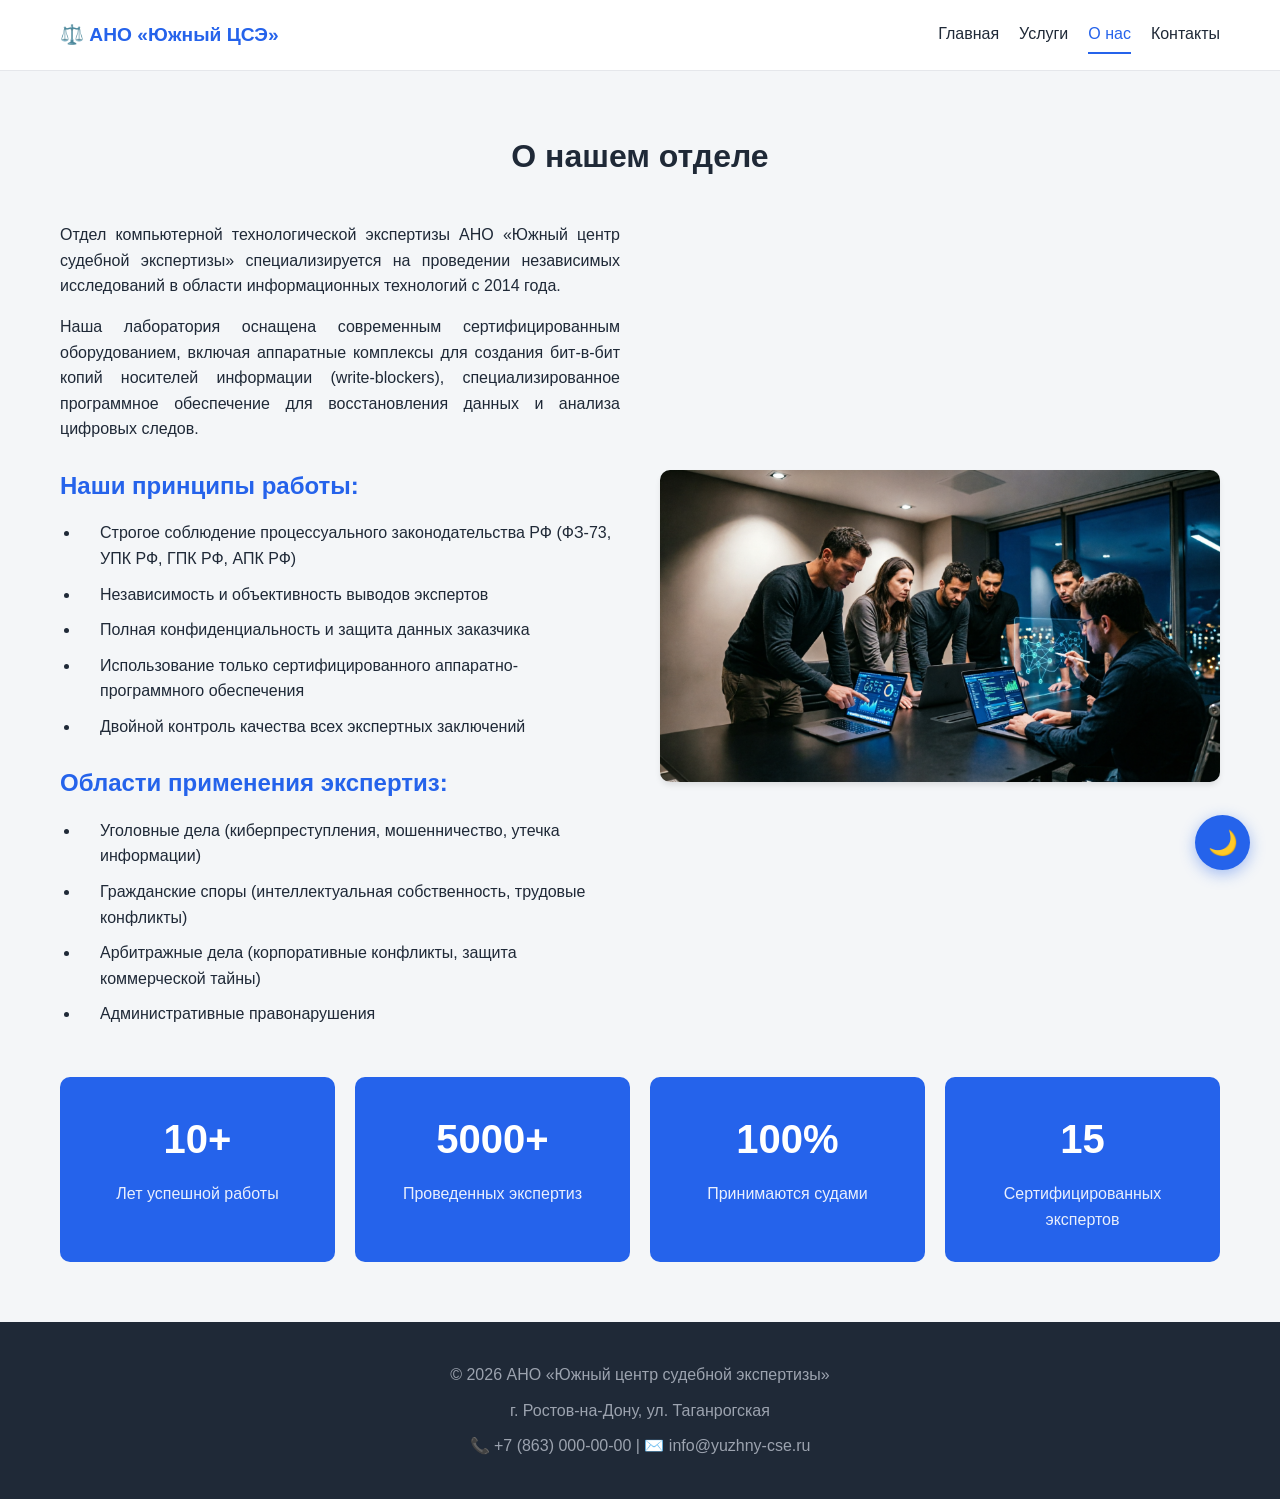
==== about.html @ 72937837 "Add files via upload" ====
<!DOCTYPE html>
<html lang="ru">
<head>
    <meta charset="UTF-8">
    <meta name="viewport" content="width=device-width, initial-scale=1.0">
    <title>О нас | АНО «Южный ЦСЭ»</title>
    <link rel="stylesheet" href="style.css">
</head>
<body>

    <header>
        <div class="container header-inner">
            <a href="index.html" class="logo">⚖️ АНО «Южный ЦСЭ»</a>
            <button class="burger">☰</button>
            <nav class="nav">
                <a href="index.html">Главная</a>
                <a href="services.html">Услуги</a>
                <a href="about.html">О нас</a>
                <a href="contact.html">Контакты</a>
            </nav>
        </div>
    </header>

    <main>
        <section class="section">
            <div class="container">
                <h2 class="section-title">О нашем отделе</h2>
                
                <div class="about-layout">
                    <div class="about-text">
                        <p>Отдел компьютерной технологической экспертизы АНО «Южный центр судебной экспертизы» специализируется на проведении независимых исследований в области информационных технологий с 2014 года.</p>
                        
                        <p>Наша лаборатория оснащена современным сертифицированным оборудованием, включая аппаратные комплексы для создания бит-в-бит копий носителей информации (write-blockers), специализированное программное обеспечение для восстановления данных и анализа цифровых следов.</p>
                        
                        <h3>Наши принципы работы:</h3>
                        <ul>
                            <li>Строгое соблюдение процессуального законодательства РФ (ФЗ-73, УПК РФ, ГПК РФ, АПК РФ)</li>
                            <li>Независимость и объективность выводов экспертов</li>
                            <li>Полная конфиденциальность и защита данных заказчика</li>
                            <li>Использование только сертифицированного аппаратно-программного обеспечения</li>
                            <li>Двойной контроль качества всех экспертных заключений</li>
                        </ul>

                        <h3>Области применения экспертиз:</h3>
                        <ul>
                            <li>Уголовные дела (киберпреступления, мошенничество, утечка информации)</li>
                            <li>Гражданские споры (интеллектуальная собственность, трудовые конфликты)</li>
                            <li>Арбитражные дела (корпоративные конфликты, защита коммерческой тайны)</li>
                            <li>Административные правонарушения</li>
                        </ul>
                    </div>
                    <div class="about-image">
                        <img src="img/about.png" alt="Наша команда">
                    </div>
                </div>

                <!-- Статистика -->
                <div class="stats-grid">
                    <div class="stat-card">
                        <span class="number">10+</span>
                        <span class="label">Лет успешной работы</span>
                    </div>
                    <div class="stat-card">
                        <span class="number">5000+</span>
                        <span class="label">Проведенных экспертиз</span>
                    </div>
                    <div class="stat-card">
                        <span class="number">100%</span>
                        <span class="label">Принимаются судами</span>
                    </div>
                    <div class="stat-card">
                        <span class="number">15</span>
                        <span class="label">Сертифицированных экспертов</span>
                    </div>
                </div>
            </div>
        </section>
    </main>

    <footer>
        <div class="container">
            <p>© 2026 АНО «Южный центр судебной экспертизы»</p>
            <p>г. Ростов-на-Дону, ул. Таганрогская</p>
            <p>📞 +7 (863) 000-00-00 | ✉️ info@yuzhny-cse.ru</p>
        </div>
    </footer>

    <!-- Кнопка темы (справа снизу) -->
    <button class="theme-toggle" id="theme-toggle">🌙</button>

    <script src="script.js"></script>
</body>
</html>
---- style.css ----
/* Переменные цветов (Светлая тема по умолчанию) */
:root {
  --bg-body: #f4f6f8;
  --bg-card: #ffffff;
  --text-main: #1f2937;
  --text-muted: #6b7280;
  --primary: #2563eb;
  --primary-hover: #1d4ed8;
  --border: #e5e7eb;
  --shadow: 0 4px 6px -1px rgba(0, 0, 0, 0.1);
  --hero-overlay: rgba(15, 23, 42, 0.85);
}

/* Тёмная тема */
body.dark-mode {
  --bg-body: #111827;
  --bg-card: #1f2937;
  --text-main: #f9fafb;
  --text-muted: #9ca3af;
  --primary: #3b82f6;
  --primary-hover: #60a5fa;
  --border: #374151;
  --shadow: 0 4px 6px -1px rgba(0, 0, 0, 0.5);
  --hero-overlay: rgba(0, 0, 0, 0.7);
}

* { box-sizing: border-box; margin: 0; padding: 0; transition: background-color 0.3s, color 0.3s; }
body { font-family: 'Segoe UI', Tahoma, Geneva, Verdana, sans-serif; background: var(--bg-body); color: var(--text-main); line-height: 1.6; display: flex; flex-direction: column; min-height: 100vh; }
a { text-decoration: none; color: inherit; }
ul { list-style: none; }

.container { max-width: 1200px; margin: 0 auto; padding: 0 20px; }

/* --- HEADER --- */
header { background: var(--bg-card); border-bottom: 1px solid var(--border); position: sticky; top: 0; z-index: 100; }
.header-inner { display: flex; justify-content: space-between; align-items: center; height: 70px; }
.logo { font-size: 1.2rem; font-weight: 700; color: var(--primary); display: flex; align-items: center; gap: 10px; }
.nav { display: flex; gap: 20px; }
.nav a { font-weight: 500; padding: 5px 0; }
.nav a:hover, .nav a.active { color: var(--primary); }
.nav a.active { border-bottom: 2px solid var(--primary); }

.burger { background: none; border: none; font-size: 1.5rem; cursor: pointer; color: var(--text-main); display: none; }

/* --- FLOATING THEME BUTTON (справа снизу) --- */
.theme-toggle {
  position: fixed;
  bottom: 30px;
  right: 30px;
  width: 55px;
  height: 55px;
  border-radius: 50%;
  background: var(--primary);
  color: white;
  border: none;
  font-size: 1.5rem;
  cursor: pointer;
  box-shadow: 0 4px 15px rgba(37, 99, 235, 0.4);
  z-index: 1000;
  display: flex;
  align-items: center;
  justify-content: center;
  transition: transform 0.3s, box-shadow 0.3s;
}
.theme-toggle:hover {
  transform: translateY(-3px);
  box-shadow: 0 6px 20px rgba(37, 99, 235, 0.6);
}
body.dark-mode .theme-toggle {
  background: #fbbf24;
  color: #1f2937;
}

/* --- HERO SECTION --- */
.hero {
  background-image: url('img/hero.png');
  background-size: cover;
  background-position: center;
  color: white;
  text-align: center;
  padding: 100px 0;
  position: relative;
}
.hero::before {
  content: ''; position: absolute; top: 0; left: 0; right: 0; bottom: 0;
  background: var(--hero-overlay);
}
.hero-content { position: relative; z-index: 2; }
.hero h1 { font-size: 2.5rem; margin-bottom: 15px; }
.hero p { font-size: 1.2rem; margin-bottom: 30px; max-width: 700px; margin-left: auto; margin-right: auto; }

.btn { display: inline-block; padding: 12px 30px; border-radius: 5px; font-weight: 600; cursor: pointer; }
.btn-primary { background: var(--primary); color: white; border: none; }
.btn-primary:hover { background: var(--primary-hover); }

/* --- SECTIONS --- */
.section { padding: 60px 0; flex: 1; }
.section-title { text-align: center; font-size: 2rem; margin-bottom: 40px; color: var(--text-main); }

/* --- CARDS --- */
.grid { display: grid; grid-template-columns: repeat(auto-fit, minmax(300px, 1fr)); gap: 30px; }
.card { background: var(--bg-card); padding: 30px; border-radius: 10px; box-shadow: var(--shadow); border: 1px solid var(--border); }
.card img { width: 100%; height: 200px; object-fit: cover; border-radius: 8px; margin-bottom: 20px; }
.card h3 { font-size: 1.3rem; margin-bottom: 10px; color: var(--primary); }
.card p { color: var(--text-muted); }

/* --- ABOUT --- */
.about-layout { display: flex; gap: 40px; align-items: center; flex-wrap: wrap; margin-bottom: 40px; }
.about-text { flex: 1; }
.about-image { flex: 1; }
.about-image img { width: 100%; border-radius: 10px; box-shadow: var(--shadow); }
.about-text h3 { font-size: 1.5rem; margin: 25px 0 15px; color: var(--primary); }
.about-text p { margin-bottom: 15px; text-align: justify; }
.about-text ul { margin-left: 20px; }
.about-text ul li { margin-bottom: 10px; padding-left: 20px; position: relative; list-style: disc; }

/* Stats blocks */
.stats-grid { display: grid; grid-template-columns: repeat(auto-fit, minmax(200px, 1fr)); gap: 20px; margin-top: 40px; }
.stat-card { background: var(--primary); color: white; padding: 30px; border-radius: 10px; text-align: center; }
.stat-card .number { font-size: 2.5rem; font-weight: bold; display: block; margin-bottom: 10px; }
.stat-card .label { font-size: 1rem; opacity: 0.9; }

/* --- FORM --- */
.form-box { background: var(--bg-card); padding: 30px; border-radius: 10px; box-shadow: var(--shadow); max-width: 500px; margin: 0 auto; }
.form-group { margin-bottom: 15px; }
.form-group label { display: block; margin-bottom: 5px; font-weight: 500; }
.form-group input, .form-group textarea, .form-group select { width: 100%; padding: 10px; border: 1px solid var(--border); border-radius: 5px; background: var(--bg-body); color: var(--text-main); }
.form-group input:focus { outline: 2px solid var(--primary); border-color: transparent; }

/* --- FOOTER --- */
footer { background: #1f2937; color: #9ca3af; padding: 40px 0 30px; text-align: center; margin-top: auto; }
footer p { margin-bottom: 10px; }
footer a { color: white; }

/* --- MOBILE --- */
@media (max-width: 768px) {
  .nav { display: none; flex-direction: column; position: absolute; top: 70px; left: 0; width: 100%; background: var(--bg-card); padding: 20px; border-bottom: 1px solid var(--border); }
  .nav.active { display: flex; }
  .burger { display: block; }
  .hero h1 { font-size: 1.8rem; }
  .about-layout { flex-direction: column; }
  .theme-toggle { bottom: 20px; right: 20px; width: 50px; height: 50px; }
}
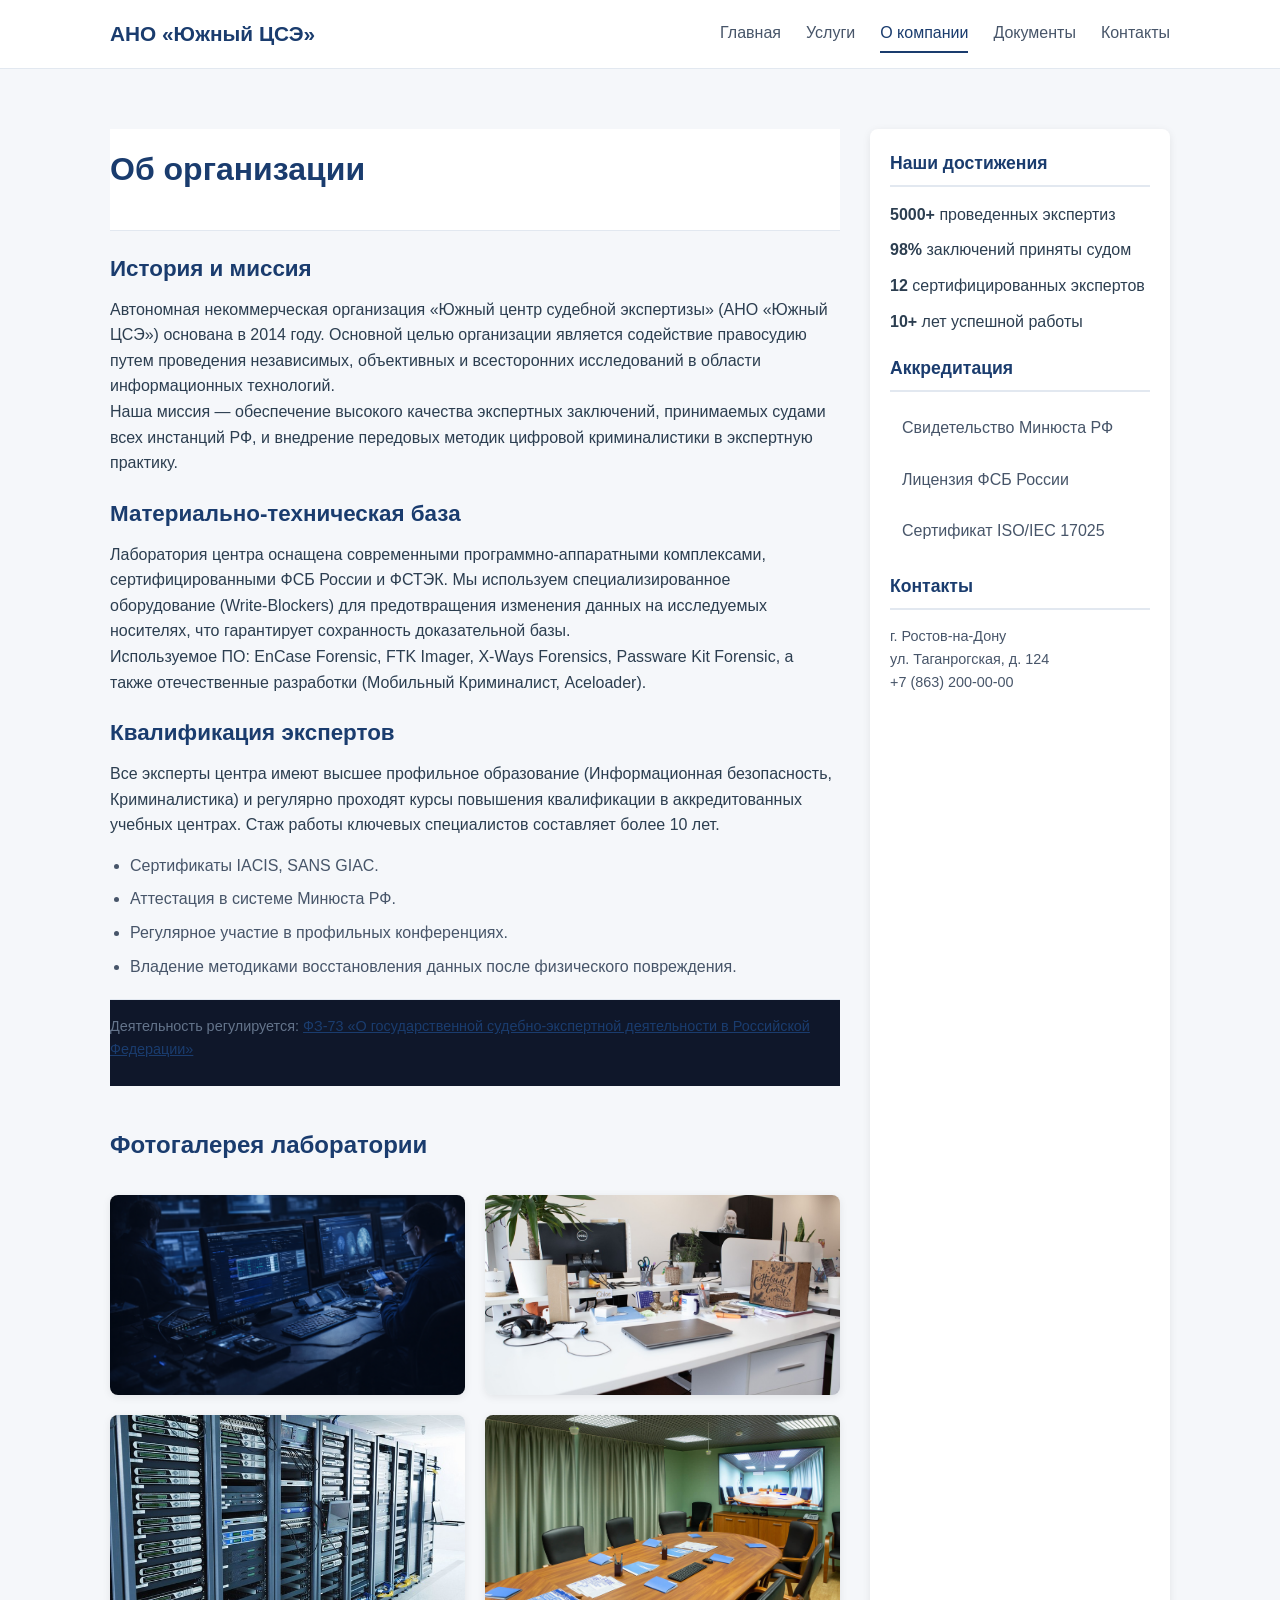
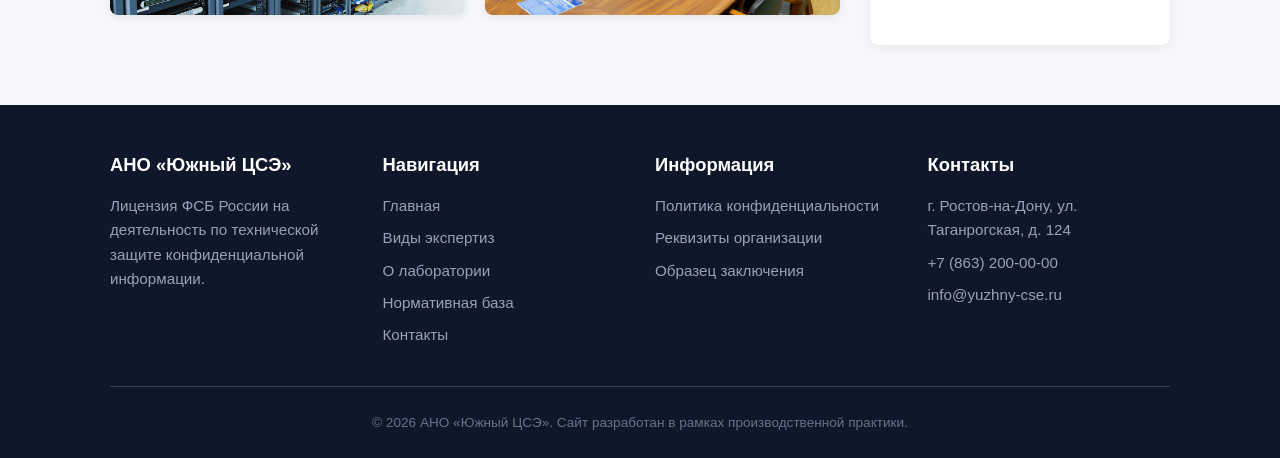
==== commit 49263a45: "Add files via upload" ====
--- a/about.html
+++ b/about.html
@@ -3,91 +3,106 @@
 <head>
     <meta charset="UTF-8">
     <meta name="viewport" content="width=device-width, initial-scale=1.0">
-    <title>О нас | АНО «Южный ЦСЭ»</title>
+    <title>О компании | АНО «Южный ЦСЭ»</title>
     <link rel="stylesheet" href="style.css">
 </head>
 <body>
-
     <header>
         <div class="container header-inner">
-            <a href="index.html" class="logo">⚖️ АНО «Южный ЦСЭ»</a>
-            <button class="burger">☰</button>
+            <a href="index.html" class="logo">АНО «Южный ЦСЭ»</a>
+            <button class="burger" aria-label="Меню">☰</button>
             <nav class="nav">
                 <a href="index.html">Главная</a>
                 <a href="services.html">Услуги</a>
-                <a href="about.html">О нас</a>
-                <a href="contact.html">Контакты</a>
+                <a href="about.html" class="active">О компании</a>
+                <a href="docs.html">Документы</a>
+                <a href="contacts.html">Контакты</a>
             </nav>
         </div>
     </header>
 
     <main>
         <section class="section">
-            <div class="container">
-                <h2 class="section-title">О нашем отделе</h2>
-                
-                <div class="about-layout">
-                    <div class="about-text">
-                        <p>Отдел компьютерной технологической экспертизы АНО «Южный центр судебной экспертизы» специализируется на проведении независимых исследований в области информационных технологий с 2014 года.</p>
+            <div class="container content-with-sidebar">
+                <div class="main-content">
+                    <article>
+                        <header><h2 style="font-size: 2rem; color: #1a3c6e; margin-bottom: 20px;">Об организации</h2></header>
                         
-                        <p>Наша лаборатория оснащена современным сертифицированным оборудованием, включая аппаратные комплексы для создания бит-в-бит копий носителей информации (write-blockers), специализированное программное обеспечение для восстановления данных и анализа цифровых следов.</p>
-                        
-                        <h3>Наши принципы работы:</h3>
-                        <ul>
-                            <li>Строгое соблюдение процессуального законодательства РФ (ФЗ-73, УПК РФ, ГПК РФ, АПК РФ)</li>
-                            <li>Независимость и объективность выводов экспертов</li>
-                            <li>Полная конфиденциальность и защита данных заказчика</li>
-                            <li>Использование только сертифицированного аппаратно-программного обеспечения</li>
-                            <li>Двойной контроль качества всех экспертных заключений</li>
-                        </ul>
+                        <section>
+                            <h3 style="color: #1a3c6e; margin: 20px 0 10px; font-size: 1.4rem;">История и миссия</h3>
+                            <p>Автономная некоммерческая организация «Южный центр судебной экспертизы» (АНО «Южный ЦСЭ») основана в 2014 году. Основной целью организации является содействие правосудию путем проведения независимых, объективных и всесторонних исследований в области информационных технологий.</p>
+                            <p>Наша миссия — обеспечение высокого качества экспертных заключений, принимаемых судами всех инстанций РФ, и внедрение передовых методик цифровой криминалистики в экспертную практику.</p>
+                        </section>
 
-                        <h3>Области применения экспертиз:</h3>
-                        <ul>
-                            <li>Уголовные дела (киберпреступления, мошенничество, утечка информации)</li>
-                            <li>Гражданские споры (интеллектуальная собственность, трудовые конфликты)</li>
-                            <li>Арбитражные дела (корпоративные конфликты, защита коммерческой тайны)</li>
-                            <li>Административные правонарушения</li>
-                        </ul>
-                    </div>
-                    <div class="about-image">
-                        <img src="img/about.png" alt="Наша команда">
+                        <section>
+                            <h3 style="color: #1a3c6e; margin: 20px 0 10px; font-size: 1.4rem;">Материально-техническая база</h3>
+                            <p>Лаборатория центра оснащена современными программно-аппаратными комплексами, сертифицированными ФСБ России и ФСТЭК. Мы используем специализированное оборудование (Write-Blockers) для предотвращения изменения данных на исследуемых носителях, что гарантирует сохранность доказательной базы.</p>
+                            <p>Используемое ПО: EnCase Forensic, FTK Imager, X-Ways Forensics, Passware Kit Forensic, а также отечественные разработки (Мобильный Криминалист, Aceloader).</p>
+                        </section>
+
+                        <section>
+                            <h3 style="color: #1a3c6e; margin: 20px 0 10px; font-size: 1.4rem;">Квалификация экспертов</h3>
+                            <p>Все эксперты центра имеют высшее профильное образование (Информационная безопасность, Криминалистика) и регулярно проходят курсы повышения квалификации в аккредитованных учебных центрах. Стаж работы ключевых специалистов составляет более 10 лет.</p>
+                            <ul style="margin: 15px 0 20px 20px; color: #475569; list-style: disc;">
+                                <li style="margin-bottom: 8px;">Сертификаты IACIS, SANS GIAC.</li>
+                                <li style="margin-bottom: 8px;">Аттестация в системе Минюста РФ.</li>
+                                <li style="margin-bottom: 8px;">Регулярное участие в профильных конференциях.</li>
+                                <li>Владение методиками восстановления данных после физического повреждения.</li>
+                            </ul>
+                        </section>
+
+                        <footer style="margin-top: 20px; padding-top: 15px; border-top: 1px solid #e2e8f0; font-size: 0.9rem; color: #64748b;">
+                            <p>Деятельность регулируется: <a href="https://www.consultant.ru/document/cons_doc_LAW_32049/" target="_blank" style="color: #1a3c6e; text-decoration: underline;">ФЗ-73 «О государственной судебно-экспертной деятельности в Российской Федерации»</a></p>
+                        </footer>
+                    </article>
+
+                    <h3 style="margin: 40px 0 20px; color: #1a3c6e; font-size: 1.5rem;">Фотогалерея лаборатории</h3>
+                    <div class="gallery">
+                        <figure class="gallery-item"><img src="img/gallery1.png" alt="Рабочее место"><figcaption class="gallery-caption">Рабочее место эксперта</figcaption></figure>
+                        <figure class="gallery-item"><img src="img/gallery2.png" alt="Оборудование"><figcaption class="gallery-caption">Аппаратный комплекс</figcaption></figure>
+                        <figure class="gallery-item"><img src="img/gallery3.png" alt="Серверная"><figcaption class="gallery-caption">Серверная комната</figcaption></figure>
+                        <figure class="gallery-item"><img src="img/gallery4.png" alt="Переговорная"><figcaption class="gallery-caption">Зал совещаний</figcaption></figure>
                     </div>
                 </div>
 
-                <!-- Статистика -->
-                <div class="stats-grid">
-                    <div class="stat-card">
-                        <span class="number">10+</span>
-                        <span class="label">Лет успешной работы</span>
-                    </div>
-                    <div class="stat-card">
-                        <span class="number">5000+</span>
-                        <span class="label">Проведенных экспертиз</span>
-                    </div>
-                    <div class="stat-card">
-                        <span class="number">100%</span>
-                        <span class="label">Принимаются судами</span>
-                    </div>
-                    <div class="stat-card">
-                        <span class="number">15</span>
-                        <span class="label">Сертифицированных экспертов</span>
-                    </div>
-                </div>
+                <aside class="sidebar">
+                    <h4>Наши достижения</h4>
+                    <ul style="margin-bottom: 20px;">
+                        <li><strong>5000+</strong> проведенных экспертиз</li>
+                        <li><strong>98%</strong> заключений приняты судом</li>
+                        <li><strong>12</strong> сертифицированных экспертов</li>
+                        <li><strong>10+</strong> лет успешной работы</li>
+                    </ul>
+
+                    <h4>Аккредитация</h4>
+                    <ul>
+                        <li><a href="#">Свидетельство Минюста РФ</a></li>
+                        <li><a href="#">Лицензия ФСБ России</a></li>
+                        <li><a href="#">Сертификат ISO/IEC 17025</a></li>
+                    </ul>
+                    
+                    <h4 style="margin-top: 20px;">Контакты</h4>
+                    <p style="font-size: 0.9rem; color: #475569;">
+                        г. Ростов-на-Дону<br>
+                        ул. Таганрогская, д. 124<br>
+                        +7 (863) 200-00-00
+                    </p>
+                </aside>
             </div>
         </section>
     </main>
 
     <footer>
         <div class="container">
-            <p>© 2026 АНО «Южный центр судебной экспертизы»</p>
-            <p>г. Ростов-на-Дону, ул. Таганрогская</p>
-            <p>📞 +7 (863) 000-00-00 | ✉️ info@yuzhny-cse.ru</p>
+            <div class="footer-grid">
+                <div class="footer-col"><h4>АНО «Южный ЦСЭ»</h4><p>Лицензия ФСБ России на деятельность по технической защите конфиденциальной информации.</p></div>
+                <div class="footer-col"><h4>Навигация</h4><a href="index.html">Главная</a><a href="services.html">Виды экспертиз</a><a href="about.html">О лаборатории</a><a href="docs.html">Нормативная база</a><a href="contacts.html">Контакты</a></div>
+                <div class="footer-col"><h4>Информация</h4><a href="#">Политика конфиденциальности</a><a href="#">Реквизиты организации</a><a href="#">Образец заключения</a></div>
+                <div class="footer-col"><h4>Контакты</h4><p>г. Ростов-на-Дону, ул. Таганрогская, д. 124</p><p>+7 (863) 200-00-00</p><p>info@yuzhny-cse.ru</p></div>
+            </div>
+            <div class="footer-bottom">© 2026 АНО «Южный ЦСЭ». Сайт разработан в рамках производственной практики.</div>
         </div>
     </footer>
-
-    <!-- Кнопка темы (справа снизу) -->
-    <button class="theme-toggle" id="theme-toggle">🌙</button>
-
     <script src="script.js"></script>
 </body>
 </html>
--- a/style.css
+++ b/style.css
@@ -1,143 +1,125 @@
-/* Переменные цветов (Светлая тема по умолчанию) */
-:root {
-  --bg-body: #f4f6f8;
-  --bg-card: #ffffff;
-  --text-main: #1f2937;
-  --text-muted: #6b7280;
-  --primary: #2563eb;
-  --primary-hover: #1d4ed8;
-  --border: #e5e7eb;
-  --shadow: 0 4px 6px -1px rgba(0, 0, 0, 0.1);
-  --hero-overlay: rgba(15, 23, 42, 0.85);
+/* ===== БАЗОВЫЕ НАСТРОЙКИ ===== */
+* { box-sizing: border-box; margin: 0; padding: 0; }
+body {
+  font-family: Arial, "Helvetica Neue", sans-serif;
+  line-height: 1.6;
+  color: #2c3e50;
+  background: #f5f7fa;
 }
+a { text-decoration: none; color: inherit; transition: 0.2s; }
+ul { list-style: none; }
+img { max-width: 100%; height: auto; display: block; }
+.container { max-width: 1100px; margin: 0 auto; padding: 0 20px; }
 
-/* Тёмная тема */
-body.dark-mode {
-  --bg-body: #111827;
-  --bg-card: #1f2937;
-  --text-main: #f9fafb;
-  --text-muted: #9ca3af;
-  --primary: #3b82f6;
-  --primary-hover: #60a5fa;
-  --border: #374151;
-  --shadow: 0 4px 6px -1px rgba(0, 0, 0, 0.5);
-  --hero-overlay: rgba(0, 0, 0, 0.7);
+/* ===== ШАПКА ===== */
+header {
+  background: #fff;
+  border-bottom: 1px solid #e2e8f0;
+  padding: 15px 0;
+  position: sticky;
+  top: 0;
+  z-index: 100;
 }
+.header-inner { display: flex; justify-content: space-between; align-items: center; }
+.logo { font-size: 1.3rem; font-weight: bold; color: #1a3c6e; }
+.nav { display: flex; gap: 25px; }
+.nav a { font-weight: 500; padding: 5px 0; color: #475569; }
+.nav a:hover, .nav a.active { color: #1a3c6e; border-bottom: 2px solid #1a3c6e; }
+.burger { display: none; background: none; border: none; font-size: 24px; cursor: pointer; }
 
-* { box-sizing: border-box; margin: 0; padding: 0; transition: background-color 0.3s, color 0.3s; }
-body { font-family: 'Segoe UI', Tahoma, Geneva, Verdana, sans-serif; background: var(--bg-body); color: var(--text-main); line-height: 1.6; display: flex; flex-direction: column; min-height: 100vh; }
-a { text-decoration: none; color: inherit; }
-ul { list-style: none; }
+/* ===== КАРУСЕЛЬ ===== */
+.carousel { position: relative; height: 500px; overflow: hidden; background: #1a3c6e; }
+.carousel-track { position: relative; width: 100%; height: 100%; }
+.slide { position: absolute; top: 0; left: 0; width: 100%; height: 100%; opacity: 0; transition: opacity 0.8s; background-size: cover; background-position: center; }
+.slide.active { opacity: 1; }
+.slide::after { content: ""; position: absolute; inset: 0; background: rgba(26, 60, 110, 0.75); }
+.slide-content { position: relative; z-index: 2; height: 100%; display: flex; flex-direction: column; align-items: center; justify-content: center; text-align: center; color: #fff; padding: 20px; }
+.slide-content h1 { font-size: 2.4rem; margin-bottom: 15px; }
+.slide-content p { font-size: 1.15rem; max-width: 750px; opacity: 0.95; }
+.carousel-btn { position: absolute; top: 50%; transform: translateY(-50%); background: rgba(255,255,255,0.2); color: #fff; border: none; padding: 10px 15px; cursor: pointer; z-index: 3; font-size: 1.5rem; border-radius: 4px; }
+.carousel-btn:hover { background: rgba(255,255,255,0.4); }
+.carousel-btn.prev { left: 20px; }
+.carousel-btn.next { right: 20px; }
 
-.container { max-width: 1200px; margin: 0 auto; padding: 0 20px; }
+/* ===== ОБЩИЕ СЕКЦИИ ===== */
+.section { padding: 60px 0; }
+.section-title { text-align: center; font-size: 2rem; margin-bottom: 40px; color: #1a3c6e; position: relative; padding-bottom: 15px; }
+.section-title::after { content: ""; position: absolute; bottom: 0; left: 50%; transform: translateX(-50%); width: 60px; height: 3px; background: #3b82f6; }
 
-/* --- HEADER --- */
-header { background: var(--bg-card); border-bottom: 1px solid var(--border); position: sticky; top: 0; z-index: 100; }
-.header-inner { display: flex; justify-content: space-between; align-items: center; height: 70px; }
-.logo { font-size: 1.2rem; font-weight: 700; color: var(--primary); display: flex; align-items: center; gap: 10px; }
-.nav { display: flex; gap: 20px; }
-.nav a { font-weight: 500; padding: 5px 0; }
-.nav a:hover, .nav a.active { color: var(--primary); }
-.nav a.active { border-bottom: 2px solid var(--primary); }
+/* ===== СЕТКА КАРТОЧЕК ===== */
+.grid { display: grid; grid-template-columns: repeat(auto-fit, minmax(280px, 1fr)); gap: 25px; }
+.card { background: #fff; padding: 25px; border-radius: 8px; box-shadow: 0 2px 8px rgba(0,0,0,0.08); border: 1px solid #e2e8f0; }
+.card h3 { margin-bottom: 12px; color: #1a3c6e; font-size: 1.25rem; }
+.card p { color: #475569; font-size: 0.95rem; line-height: 1.6; }
 
-.burger { background: none; border: none; font-size: 1.5rem; cursor: pointer; color: var(--text-main); display: none; }
+/* ===== БОКОВАЯ ПАНЕЛЬ ===== */
+.sidebar { background: #fff; padding: 20px; border-radius: 8px; box-shadow: 0 2px 8px rgba(0,0,0,0.08); }
+.sidebar h4 { color: #1a3c6e; margin-bottom: 15px; font-size: 1.1rem; border-bottom: 2px solid #e2e8f0; padding-bottom: 8px; }
+.sidebar ul li { margin-bottom: 10px; }
+.sidebar a { color: #475569; display: block; padding: 8px 12px; border-radius: 5px; transition: 0.2s; }
+.sidebar a:hover { background: #f1f5f9; color: #1a3c6e; }
 
-/* --- FLOATING THEME BUTTON (справа снизу) --- */
-.theme-toggle {
-  position: fixed;
-  bottom: 30px;
-  right: 30px;
-  width: 55px;
-  height: 55px;
-  border-radius: 50%;
-  background: var(--primary);
-  color: white;
-  border: none;
-  font-size: 1.5rem;
-  cursor: pointer;
-  box-shadow: 0 4px 15px rgba(37, 99, 235, 0.4);
-  z-index: 1000;
-  display: flex;
-  align-items: center;
-  justify-content: center;
-  transition: transform 0.3s, box-shadow 0.3s;
+/* ===== ГАЛЕРЕЯ ===== */
+.gallery { display: grid; grid-template-columns: repeat(auto-fit, minmax(250px, 1fr)); gap: 20px; margin: 30px 0; }
+.gallery-item { position: relative; overflow: hidden; border-radius: 8px; box-shadow: 0 2px 8px rgba(0,0,0,0.08); }
+.gallery-item img { width: 100%; height: 200px; object-fit: cover; transition: transform 0.3s; }
+.gallery-item:hover img { transform: scale(1.05); }
+.gallery-caption { position: absolute; bottom: 0; left: 0; right: 0; background: rgba(26, 60, 110, 0.9); color: #fff; padding: 10px; font-size: 0.9rem; transform: translateY(100%); transition: transform 0.3s; }
+.gallery-item:hover .gallery-caption { transform: translateY(0); }
+
+/* ===== ССЫЛКИ НА ЗАКОНЫ ===== */
+.law-link { display: inline-flex; align-items: center; gap: 8px; background: #f1f5f9; padding: 10px 15px; border-radius: 6px; margin: 8px 0; color: #1a3c6e; font-weight: 500; transition: 0.2s; border-left: 3px solid #1a3c6e; }
+.law-link:hover { background: #1a3c6e; color: #fff; transform: translateX(5px); }
+
+/* ===== ДОКУМЕНТЫ ===== */
+.doc-item { background: #fff; padding: 25px; border-radius: 8px; box-shadow: 0 2px 8px rgba(0,0,0,0.08); border-left: 4px solid #1a3c6e; transition: 0.3s; margin-bottom: 20px; }
+.doc-item:hover { box-shadow: 0 4px 15px rgba(0,0,0,0.12); transform: translateX(5px); }
+.doc-item h3 { color: #1a3c6e; margin-bottom: 10px; font-size: 1.2rem; }
+.doc-item p { color: #475569; margin-bottom: 12px; line-height: 1.6; }
+.doc-meta { display: flex; gap: 20px; font-size: 0.85rem; color: #64748b; margin-top: 15px; }
+
+/* ===== СЕТКА С БОКОВОЙ ПАНЕЛЬЮ ===== */
+.content-with-sidebar { display: grid; grid-template-columns: 1fr 300px; gap: 30px; }
+
+/* ===== КОНТАКТЫ И ФОРМА ===== */
+.contacts-wrapper { display: grid; grid-template-columns: 1fr 1fr; gap: 30px; }
+.contact-info { background: #fff; padding: 30px; border-radius: 8px; box-shadow: 0 2px 8px rgba(0,0,0,0.08); }
+.contact-item { margin-bottom: 22px; }
+.contact-item h4 { color: #1a3c6e; margin-bottom: 6px; font-size: 1.15rem; }
+.contact-item p { color: #475569; line-height: 1.5; }
+.contact-item a { color: #1a3c6e; text-decoration: underline; }
+.contact-item a:hover { color: #0f172a; }
+.form-box { background: #fff; padding: 30px; border-radius: 8px; box-shadow: 0 2px 8px rgba(0,0,0,0.08); }
+.form-group { margin-bottom: 18px; }
+.form-group label { display: block; margin-bottom: 6px; font-weight: 500; }
+.form-group input, .form-group textarea, .form-group select { width: 100%; padding: 11px; border: 1px solid #cbd5e1; border-radius: 5px; font-size: 1rem; background: #f8fafc; }
+.form-group input:focus, .form-group textarea:focus { outline: none; border-color: #1a3c6e; background: #fff; }
+.form-box .btn { width: 100%; }
+.btn { display: inline-block; background: #1a3c6e; color: #fff; padding: 12px 30px; border-radius: 5px; font-weight: bold; border: none; cursor: pointer; }
+.btn:hover { background: #0f172a; }
+
+/* ===== ПОДВАЛ ===== */
+footer { background: #0f172a; color: #94a3b8; padding: 45px 0 25px; margin-top: auto; }
+.footer-grid { display: grid; grid-template-columns: repeat(auto-fit, minmax(200px, 1fr)); gap: 30px; margin-bottom: 30px; }
+.footer-col h4 { color: #fff; margin-bottom: 15px; font-size: 1.15rem; }
+.footer-col p, .footer-col a { display: block; color: #94a3b8; margin-bottom: 8px; font-size: 0.95rem; }
+.footer-col a:hover { color: #fff; text-decoration: underline; }
+.footer-bottom { text-align: center; padding-top: 25px; border-top: 1px solid #334155; font-size: 0.85rem; color: #64748b; }
+
+/* ===== АДАПТИВ ===== */
+@media (max-width: 900px) {
+  .content-with-sidebar { grid-template-columns: 1fr; }
+  .sidebar { order: 2; }
 }
-.theme-toggle:hover {
-  transform: translateY(-3px);
-  box-shadow: 0 6px 20px rgba(37, 99, 235, 0.6);
-}
-body.dark-mode .theme-toggle {
-  background: #fbbf24;
-  color: #1f2937;
-}
-
-/* --- HERO SECTION --- */
-.hero {
-  background-image: url('img/hero.png');
-  background-size: cover;
-  background-position: center;
-  color: white;
-  text-align: center;
-  padding: 100px 0;
-  position: relative;
-}
-.hero::before {
-  content: ''; position: absolute; top: 0; left: 0; right: 0; bottom: 0;
-  background: var(--hero-overlay);
-}
-.hero-content { position: relative; z-index: 2; }
-.hero h1 { font-size: 2.5rem; margin-bottom: 15px; }
-.hero p { font-size: 1.2rem; margin-bottom: 30px; max-width: 700px; margin-left: auto; margin-right: auto; }
-
-.btn { display: inline-block; padding: 12px 30px; border-radius: 5px; font-weight: 600; cursor: pointer; }
-.btn-primary { background: var(--primary); color: white; border: none; }
-.btn-primary:hover { background: var(--primary-hover); }
-
-/* --- SECTIONS --- */
-.section { padding: 60px 0; flex: 1; }
-.section-title { text-align: center; font-size: 2rem; margin-bottom: 40px; color: var(--text-main); }
-
-/* --- CARDS --- */
-.grid { display: grid; grid-template-columns: repeat(auto-fit, minmax(300px, 1fr)); gap: 30px; }
-.card { background: var(--bg-card); padding: 30px; border-radius: 10px; box-shadow: var(--shadow); border: 1px solid var(--border); }
-.card img { width: 100%; height: 200px; object-fit: cover; border-radius: 8px; margin-bottom: 20px; }
-.card h3 { font-size: 1.3rem; margin-bottom: 10px; color: var(--primary); }
-.card p { color: var(--text-muted); }
-
-/* --- ABOUT --- */
-.about-layout { display: flex; gap: 40px; align-items: center; flex-wrap: wrap; margin-bottom: 40px; }
-.about-text { flex: 1; }
-.about-image { flex: 1; }
-.about-image img { width: 100%; border-radius: 10px; box-shadow: var(--shadow); }
-.about-text h3 { font-size: 1.5rem; margin: 25px 0 15px; color: var(--primary); }
-.about-text p { margin-bottom: 15px; text-align: justify; }
-.about-text ul { margin-left: 20px; }
-.about-text ul li { margin-bottom: 10px; padding-left: 20px; position: relative; list-style: disc; }
-
-/* Stats blocks */
-.stats-grid { display: grid; grid-template-columns: repeat(auto-fit, minmax(200px, 1fr)); gap: 20px; margin-top: 40px; }
-.stat-card { background: var(--primary); color: white; padding: 30px; border-radius: 10px; text-align: center; }
-.stat-card .number { font-size: 2.5rem; font-weight: bold; display: block; margin-bottom: 10px; }
-.stat-card .label { font-size: 1rem; opacity: 0.9; }
-
-/* --- FORM --- */
-.form-box { background: var(--bg-card); padding: 30px; border-radius: 10px; box-shadow: var(--shadow); max-width: 500px; margin: 0 auto; }
-.form-group { margin-bottom: 15px; }
-.form-group label { display: block; margin-bottom: 5px; font-weight: 500; }
-.form-group input, .form-group textarea, .form-group select { width: 100%; padding: 10px; border: 1px solid var(--border); border-radius: 5px; background: var(--bg-body); color: var(--text-main); }
-.form-group input:focus { outline: 2px solid var(--primary); border-color: transparent; }
-
-/* --- FOOTER --- */
-footer { background: #1f2937; color: #9ca3af; padding: 40px 0 30px; text-align: center; margin-top: auto; }
-footer p { margin-bottom: 10px; }
-footer a { color: white; }
-
-/* --- MOBILE --- */
 @media (max-width: 768px) {
-  .nav { display: none; flex-direction: column; position: absolute; top: 70px; left: 0; width: 100%; background: var(--bg-card); padding: 20px; border-bottom: 1px solid var(--border); }
+  .burger { display: block; }
+  .nav { display: none; flex-direction: column; width: 100%; background: #fff; padding: 15px 0; position: absolute; top: 65px; left: 0; box-shadow: 0 4px 6px rgba(0,0,0,0.1); }
   .nav.active { display: flex; }
-  .burger { display: block; }
-  .hero h1 { font-size: 1.8rem; }
-  .about-layout { flex-direction: column; }
-  .theme-toggle { bottom: 20px; right: 20px; width: 50px; height: 50px; }
+  .nav a { padding: 10px 20px; border-bottom: none; }
+  .nav a:hover, .nav a.active { border-bottom: none; background: #f4f6f8; }
+  .contacts-wrapper { grid-template-columns: 1fr; }
+  .carousel { height: 350px; }
+  .slide-content h1 { font-size: 1.7rem; }
+  .slide-content p { font-size: 1rem; }
+  .section { padding: 45px 0; }
 }
